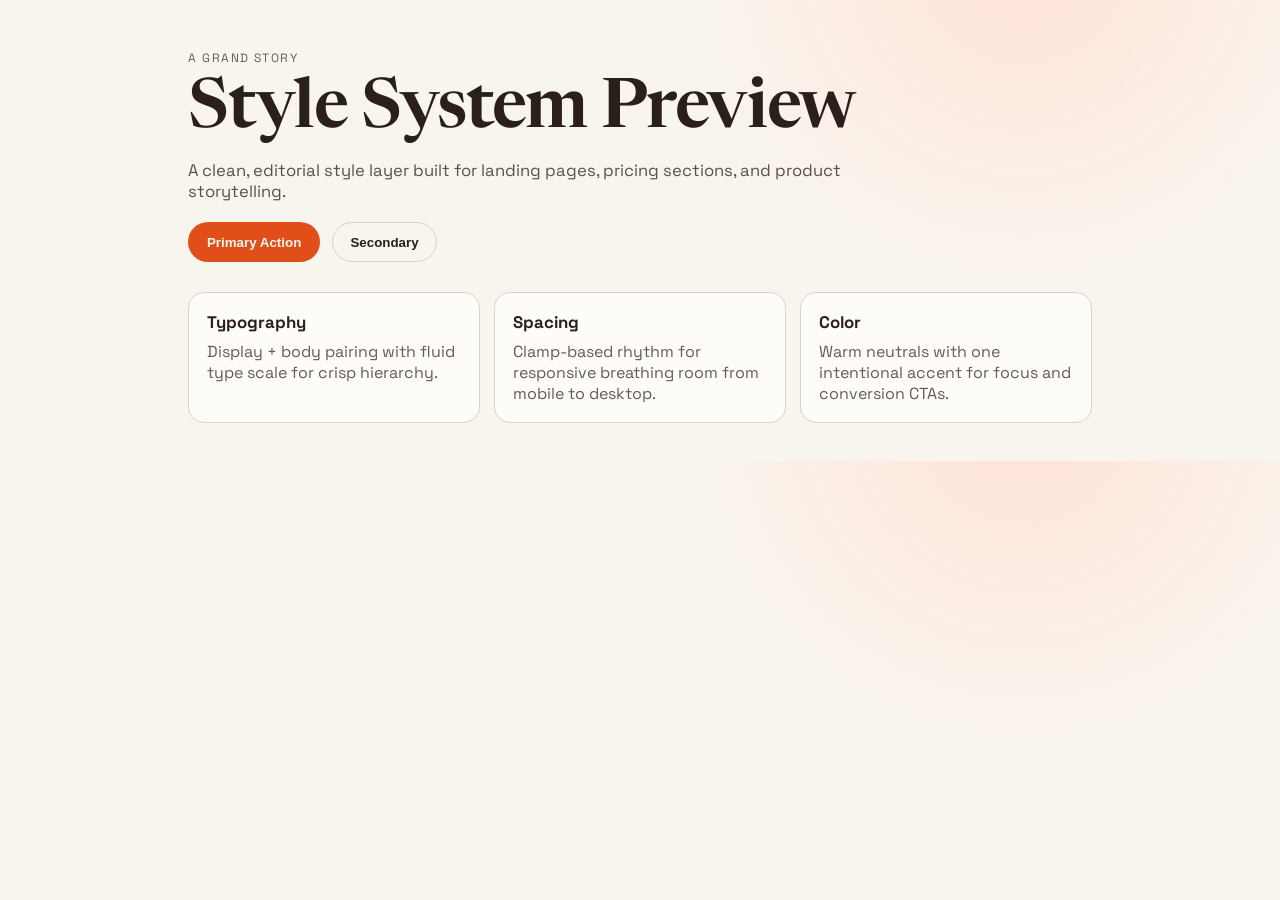
==== index.html @ f5d10d72 "feat: initial styles live preview" ====
<!doctype html>
<html lang="en">
<head>
  <meta charset="UTF-8" />
  <meta name="viewport" content="width=device-width, initial-scale=1.0" />
  <title>Styles Live</title>
  <link rel="preconnect" href="https://fonts.googleapis.com">
  <link rel="preconnect" href="https://fonts.gstatic.com" crossorigin>
  <link href="https://fonts.googleapis.com/css2?family=Space+Grotesk:wght@400;500;700&family=Newsreader:opsz,wght@6..72,400;6..72,600&display=swap" rel="stylesheet">
  <link rel="stylesheet" href="styles.css" />
</head>
<body>
  <main class="wrap">
    <header class="hero">
      <p class="eyebrow">A GRAND STORY</p>
      <h1>Style System Preview</h1>
      <p class="lede">A clean, editorial style layer built for landing pages, pricing sections, and product storytelling.</p>
      <div class="actions">
        <button class="btn btn-primary">Primary Action</button>
        <button class="btn btn-ghost">Secondary</button>
      </div>
    </header>

    <section class="grid">
      <article class="card">
        <h2>Typography</h2>
        <p>Display + body pairing with fluid type scale for crisp hierarchy.</p>
      </article>
      <article class="card">
        <h2>Spacing</h2>
        <p>Clamp-based rhythm for responsive breathing room from mobile to desktop.</p>
      </article>
      <article class="card">
        <h2>Color</h2>
        <p>Warm neutrals with one intentional accent for focus and conversion CTAs.</p>
      </article>
    </section>
  </main>
</body>
</html>
---- styles.css ----
:root {
  --bg: oklch(0.97 0.01 85);
  --panel: oklch(0.99 0.005 85);
  --text: oklch(0.25 0.02 45);
  --muted: oklch(0.48 0.02 55);
  --line: oklch(0.87 0.01 75);
  --accent: oklch(0.62 0.19 38);
  --accent-ink: oklch(0.98 0.01 85);
  --radius: 16px;
}

* { box-sizing: border-box; }
html, body { margin: 0; }
body {
  font-family: "Space Grotesk", sans-serif;
  background: radial-gradient(circle at 80% -10%, oklch(0.94 0.04 40), transparent 30%), var(--bg);
  color: var(--text);
}

.wrap {
  max-width: 980px;
  margin: 0 auto;
  padding: clamp(20px, 3vw, 44px);
}

.hero h1 {
  font-family: "Newsreader", serif;
  font-weight: 600;
  font-size: clamp(2rem, 6vw, 4.3rem);
  line-height: 0.95;
  letter-spacing: -0.02em;
  margin: 0 0 0.5rem;
}

.eyebrow {
  text-transform: uppercase;
  letter-spacing: 0.12em;
  font-size: 0.75rem;
  color: var(--muted);
}

.lede {
  max-width: 62ch;
  color: color-mix(in oklch, var(--text), white 25%);
  font-size: clamp(1rem, 1.3vw, 1.18rem);
}

.actions { display: flex; gap: 12px; margin-top: 20px; }
.btn {
  border-radius: 999px;
  border: 1px solid transparent;
  padding: 0.7rem 1.1rem;
  font-weight: 600;
  cursor: pointer;
}
.btn-primary { background: var(--accent); color: var(--accent-ink); }
.btn-ghost { background: transparent; color: var(--text); border-color: var(--line); }

.grid {
  display: grid;
  grid-template-columns: repeat(auto-fit, minmax(220px, 1fr));
  gap: 14px;
  margin-top: 30px;
}

.card {
  background: var(--panel);
  border: 1px solid var(--line);
  border-radius: var(--radius);
  padding: 18px;
}
.card h2 { margin: 0 0 8px; font-size: 1.05rem; }
.card p { margin: 0; color: var(--muted); }
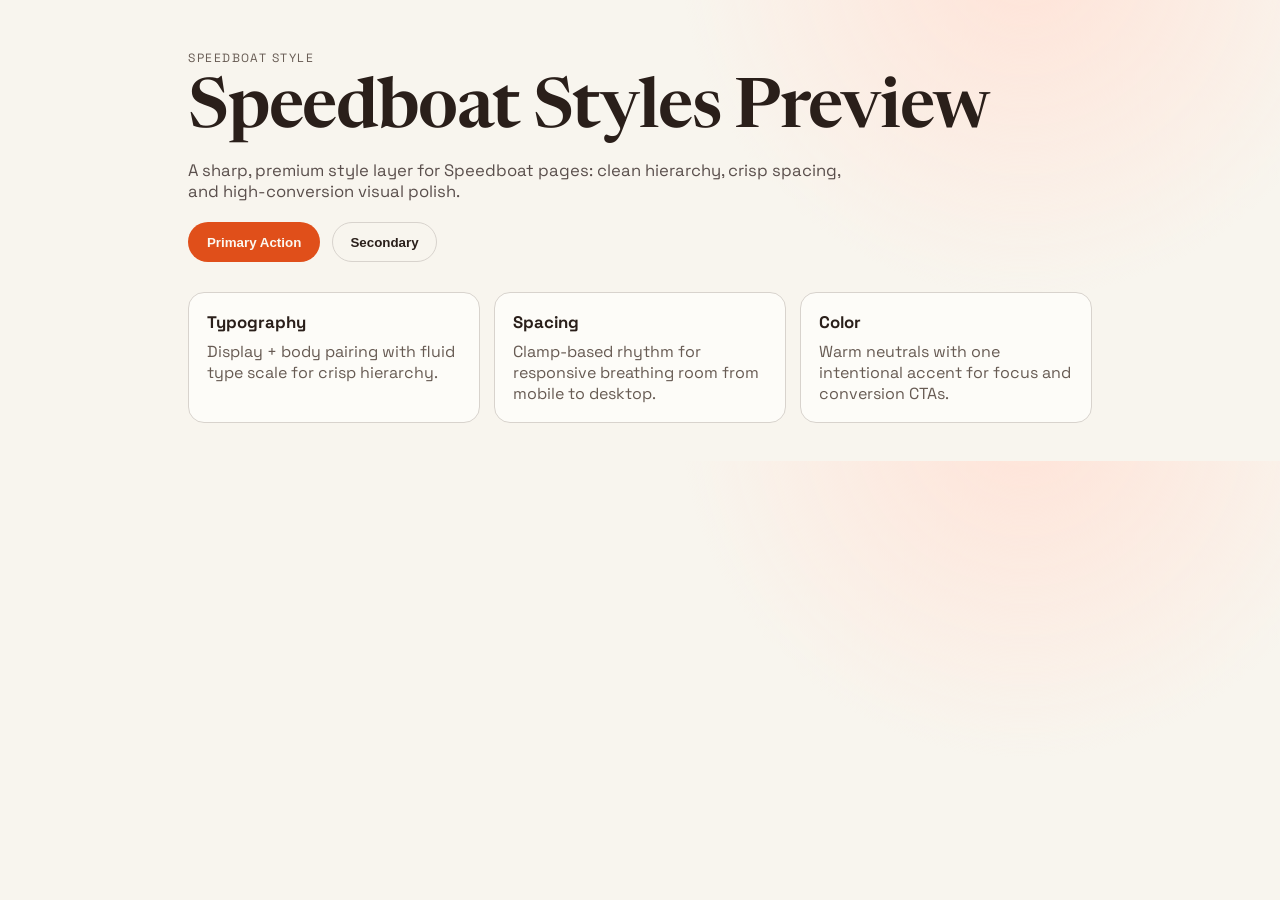
==== commit c8138fb7: "brand: switch preview copy to Speedboat Style" ====
--- a/index.html
+++ b/index.html
@@ -12,9 +12,9 @@
 <body>
   <main class="wrap">
     <header class="hero">
-      <p class="eyebrow">A GRAND STORY</p>
-      <h1>Style System Preview</h1>
-      <p class="lede">A clean, editorial style layer built for landing pages, pricing sections, and product storytelling.</p>
+      <p class="eyebrow">SPEEDBOAT STYLE</p>
+      <h1>Speedboat Styles Preview</h1>
+      <p class="lede">A sharp, premium style layer for Speedboat pages: clean hierarchy, crisp spacing, and high-conversion visual polish.</p>
       <div class="actions">
         <button class="btn btn-primary">Primary Action</button>
         <button class="btn btn-ghost">Secondary</button>
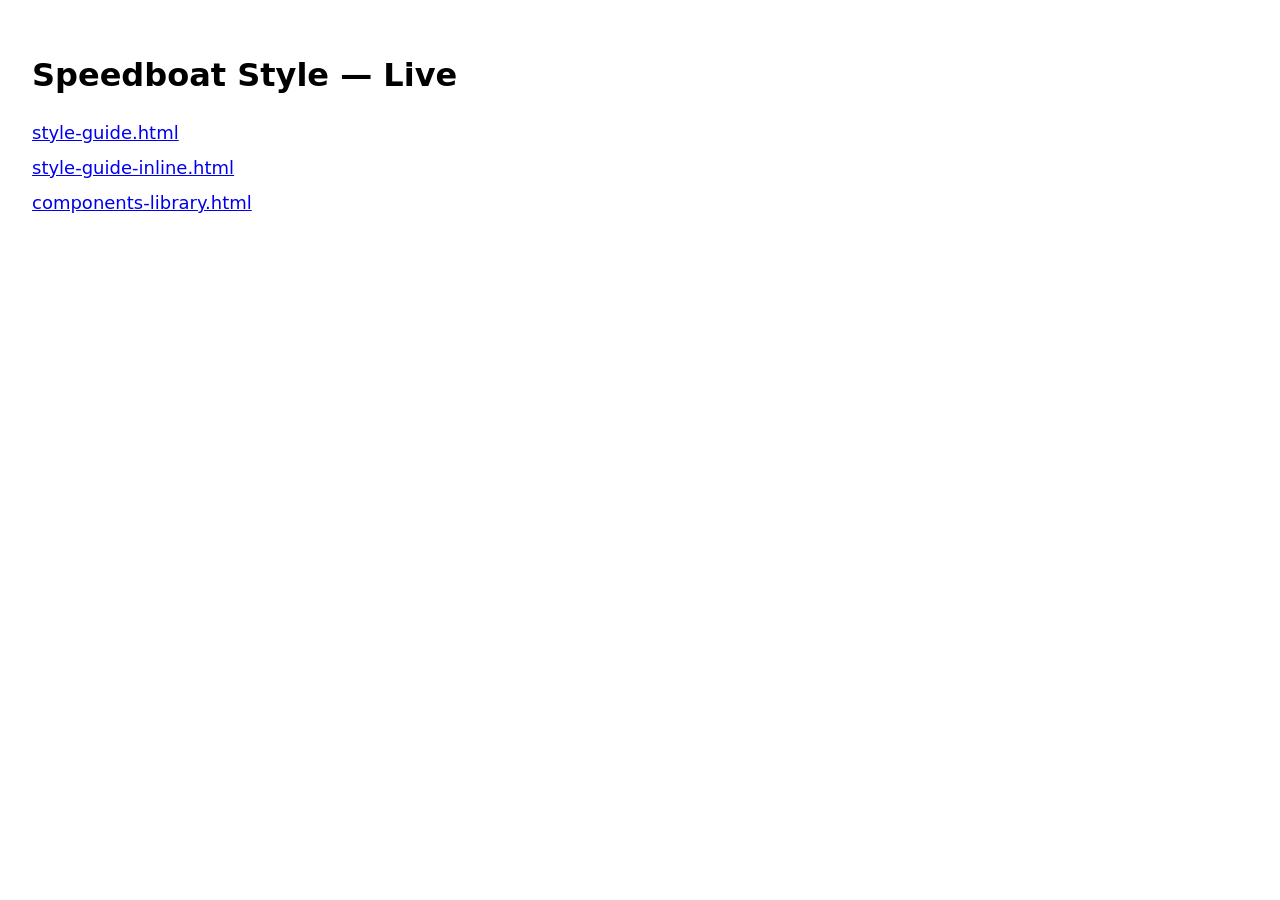
==== commit 6228d48d: "deploy: publish Speedboat style guide files" ====
--- a/index.html
+++ b/index.html
@@ -1,40 +1,9 @@
 <!doctype html>
-<html lang="en">
-<head>
-  <meta charset="UTF-8" />
-  <meta name="viewport" content="width=device-width, initial-scale=1.0" />
-  <title>Styles Live</title>
-  <link rel="preconnect" href="https://fonts.googleapis.com">
-  <link rel="preconnect" href="https://fonts.gstatic.com" crossorigin>
-  <link href="https://fonts.googleapis.com/css2?family=Space+Grotesk:wght@400;500;700&family=Newsreader:opsz,wght@6..72,400;6..72,600&display=swap" rel="stylesheet">
-  <link rel="stylesheet" href="styles.css" />
-</head>
-<body>
-  <main class="wrap">
-    <header class="hero">
-      <p class="eyebrow">SPEEDBOAT STYLE</p>
-      <h1>Speedboat Styles Preview</h1>
-      <p class="lede">A sharp, premium style layer for Speedboat pages: clean hierarchy, crisp spacing, and high-conversion visual polish.</p>
-      <div class="actions">
-        <button class="btn btn-primary">Primary Action</button>
-        <button class="btn btn-ghost">Secondary</button>
-      </div>
-    </header>
-
-    <section class="grid">
-      <article class="card">
-        <h2>Typography</h2>
-        <p>Display + body pairing with fluid type scale for crisp hierarchy.</p>
-      </article>
-      <article class="card">
-        <h2>Spacing</h2>
-        <p>Clamp-based rhythm for responsive breathing room from mobile to desktop.</p>
-      </article>
-      <article class="card">
-        <h2>Color</h2>
-        <p>Warm neutrals with one intentional accent for focus and conversion CTAs.</p>
-      </article>
-    </section>
-  </main>
-</body>
-</html>+<html><head><meta charset="utf-8"><meta name="viewport" content="width=device-width, initial-scale=1"><title>Speedboat Style</title>
+<style>body{font-family:system-ui,-apple-system,Segoe UI,Roboto,sans-serif;padding:24px;line-height:1.4}a{display:block;margin:10px 0;font-size:18px}</style>
+</head><body>
+<h1>Speedboat Style — Live</h1>
+<a href="./style-guide.html">style-guide.html</a>
+<a href="./style-guide-inline.html">style-guide-inline.html</a>
+<a href="./components-library.html">components-library.html</a>
+</body></html>
